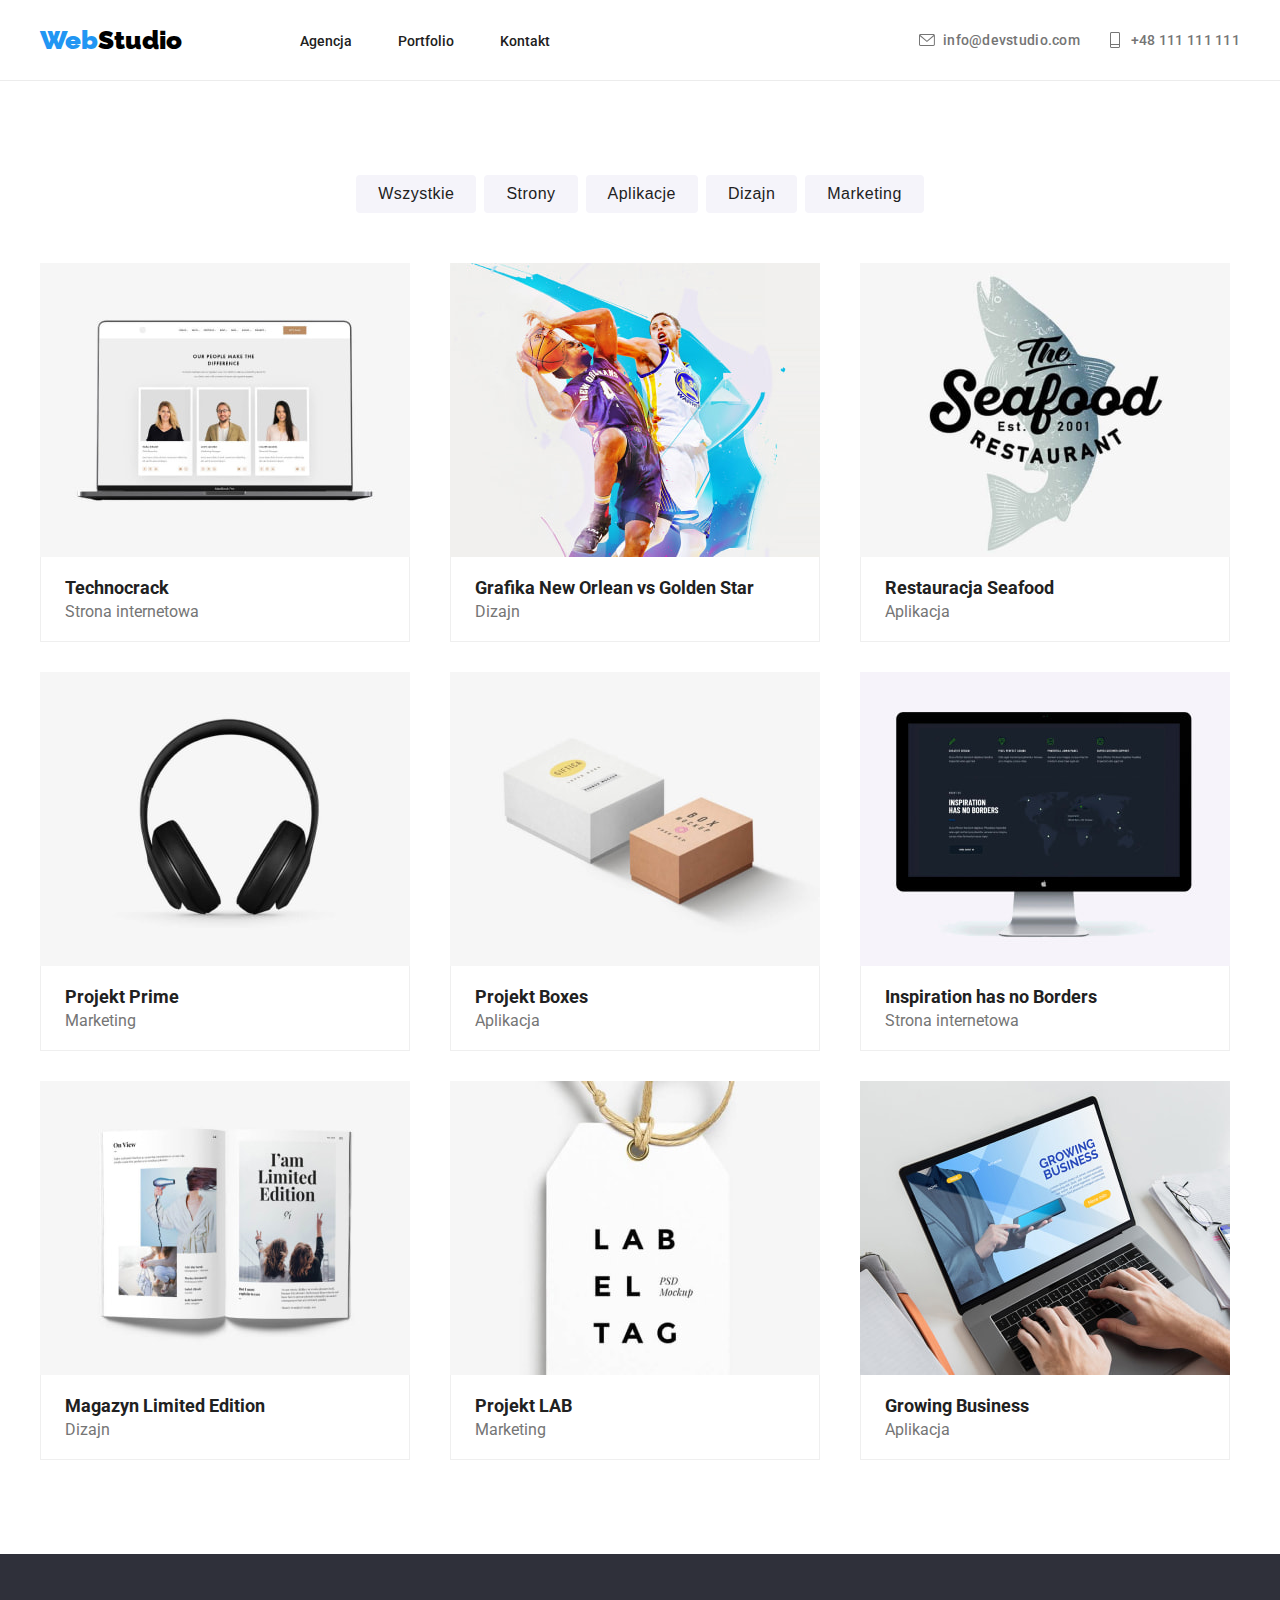
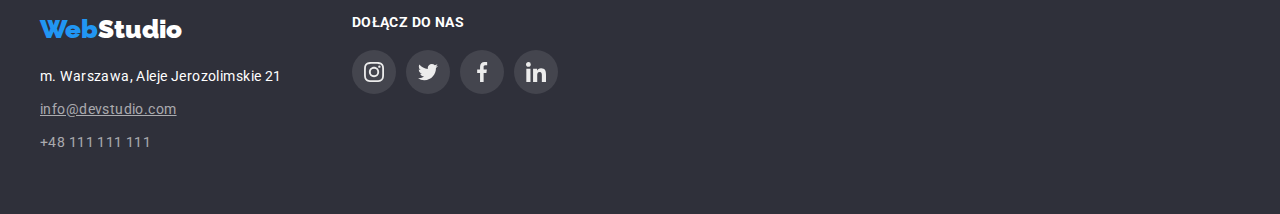
==== portfolio.html @ 73e45f35 "HW-05-copy" ====
<!DOCTYPE html>
<html lang="pl">
  <head>
    <meta charset="utf-8" />
    <title>Portfolio</title>
    <link
      rel="stylesheet"
      href="https://cdnjs.cloudflare.com/ajax/libs/modern-normalize/1.1.0/modern-normalize.min.css"
      integrity="sha512-wpPYUAdjBVSE4KJnH1VR1HeZfpl1ub8YT/NKx4PuQ5NmX2tKuGu6U/JRp5y+Y8XG2tV+wKQpNHVUX03MfMFn9Q=="
      crossorigin="anonymous"
      referrerpolicy="no-referrer"
    />
    <link rel="stylesheet" href="css/styles.css" />
    <link rel="preconnect" href="https://fonts.googleapis.com" />
    <link rel="preconnect" href="https://fonts.gstatic.com" crossorigin />
    <link
      href="https://fonts.googleapis.com/css2?family=Raleway:wght@700&family=Roboto:wght@400;500;700;900&display=swap"
      rel="stylesheet"
    />
  </head>
  <body>
    <header>
      <section class="page-header">
        <div class="flex-header">
          <div class="header-logo">
            <a href="" class="logo-font"
              ><b
                ><span class="color-blue">Web</span
                ><span class="color-black">Studio</span></b
              ></a
            >
          </div>
          <nav>
            <ul class="nav-menu">
              <li class="nav-btn">
                <a href="./index.html" class="link">Agencja</a>
              </li>
              <li class="nav-btn">
                <a href="./portfolio.html" class="link">Portfolio</a>
              </li>
              <li class="nav-btn"><a href="" class="link">Kontakt</a></li>
            </ul>
          </nav>

          <div class="flex-tel">
            <a href="mailto:info@devstudio.com" class="flex-mail">
              <svg width="16" height="12">
                <use href="images/icons2.svg#icon-koperta"></use>
              </svg>
              info@devstudio.com
            </a>
            <a href="tel:+48111111111" class="flex-telnr">
              <svg width="10" height="16">
                <use href="images/icons2.svg#icon-tel"></use>
              </svg>
              +48 111 111 111
            </a>
          </div>
        </div>
      </section>
    </header>

    <main>
      <section class="section">
        <div>
          <ul class="menu">
            <li class="menu-btn">
              <button type="button">Wszystkie</button>
            </li>
            <li class="menu-btn">
              <button type="button">Strony</button>
            </li>
            <li class="menu-btn">
              <button type="button">Aplikacje</button>
            </li>
            <li class="menu-btn">
              <button type="button">Dizajn</button>
            </li>
            <li class="menu-btn">
              <button type="button">Marketing</button>
            </li>
          </ul>
        </div>

        <div>
          <ul class="card-set">
            <li class="card">
              <figure class="card-flex">
                <div class="cardcont">
                  <img
                    src="images/portfolio1.jpg"
                    alt="Laptop ze strona internetowa"
                    width="370"
                    height="294"
                  />
                  <div class="cardhov">
                    Technocrack jest popularną platformą wykorzystywaną do
                    rozpowszechniania koronawirusa. Firmy wykorzystują tę
                    platformę do celów szpiegowskich i ataków na
                    niezabezpieczone serwery konkurencji
                  </div>
                </div>
                <figcaption class="img-caption">
                  <h3 class="img-title">Technocrack</h3>
                  <p class="img-descriptions">Strona internetowa</p>
                </figcaption>
              </figure>
            </li>
            <li class="card">
              <figure class="card-flex">
                <div class="cardcont">
                  <img
                    src="images/portfolio2.jpg"
                    alt="Grafika New Orlean vs Golden Star"
                    width="370"
                    height="294"
                  />
                  <div class="cardhov">
                    Technocrack jest popularną platformą wykorzystywaną do
                    rozpowszechniania koronawirusa. Firmy wykorzystują tę
                    platformę do celów szpiegowskich i ataków na
                    niezabezpieczone serwery konkurencji
                  </div>
                </div>
                <figcaption class="img-caption">
                  <h3 class="img-title">Grafika New Orlean vs Golden Star</h3>
                  <p class="img-descriptions">Dizajn</p>
                </figcaption>
              </figure>
            </li>
            <li class="card">
              <figure class="card-flex">
                <div class="cardcont">
                  <img
                    src="images/portfolio3.jpg"
                    alt="Logo restaruacji"
                    width="370"
                    height="294"
                  />
                  <div class="cardhov">
                    Technocrack jest popularną platformą wykorzystywaną do
                    rozpowszechniania koronawirusa. Firmy wykorzystują tę
                    platformę do celów szpiegowskich i ataków na
                    niezabezpieczone serwery konkurencji
                  </div>
                </div>
                <figcaption class="img-caption">
                  <h3 class="img-title">Restauracja Seafood</h3>
                  <p class="img-descriptions">Aplikacja</p>
                </figcaption>
              </figure>
            </li>
            <li class="card">
              <figure class="card-flex">
                <div class="cardcont">
                  <img
                    src="images/portfolio4.jpg"
                    alt="Słuchawki"
                    width="370"
                    height="294"
                  />
                  <div class="cardhov">
                    Technocrack jest popularną platformą wykorzystywaną do
                    rozpowszechniania koronawirusa. Firmy wykorzystują tę
                    platformę do celów szpiegowskich i ataków na
                    niezabezpieczone serwery konkurencji
                  </div>
                </div>
                <figcaption class="img-caption">
                  <h3 class="img-title">Projekt Prime</h3>
                  <p class="img-descriptions">Marketing</p>
                </figcaption>
              </figure>
            </li>
            <li class="card">
              <figure class="card-flex">
                <div class="cardcont">
                  <img
                    src="images/portfolio5.jpg"
                    alt="Dwa pudełka"
                    width="370"
                    height="294"
                  />
                  <div class="cardhov">
                    Technocrack jest popularną platformą wykorzystywaną do
                    rozpowszechniania koronawirusa. Firmy wykorzystują tę
                    platformę do celów szpiegowskich i ataków na
                    niezabezpieczone serwery konkurencji
                  </div>
                </div>
                <figcaption class="img-caption">
                  <h3 class="img-title">Projekt Boxes</h3>
                  <p class="img-descriptions">Aplikacja</p>
                </figcaption>
              </figure>
            </li>
            <li class="card">
              <figure class="card-flex">
                <div class="cardcont">
                  <img
                    src="images/portfolio6.jpg"
                    alt="Monitor komputerowy"
                    width="370"
                    height="294"
                  />
                  <div class="cardhov">
                    Technocrack jest popularną platformą wykorzystywaną do
                    rozpowszechniania koronawirusa. Firmy wykorzystują tę
                    platformę do celów szpiegowskich i ataków na
                    niezabezpieczone serwery konkurencji
                  </div>
                </div>
                <figcaption class="img-caption">
                  <h3 class="img-title">Inspiration has no Borders</h3>
                  <p class="img-descriptions">Strona internetowa</p>
                </figcaption>
              </figure>
            </li>
            <li class="card">
              <figure class="card-flex">
                <div class="cardcont">
                  <img
                    src="images/portfolio7.jpg"
                    alt="Otwarta książka"
                    width="370"
                    height="294"
                  />
                  <div class="cardhov">
                    Technocrack jest popularną platformą wykorzystywaną do
                    rozpowszechniania koronawirusa. Firmy wykorzystują tę
                    platformę do celów szpiegowskich i ataków na
                    niezabezpieczone serwery konkurencji
                  </div>
                </div>
                <figcaption class="img-caption">
                  <h3 class="img-title">Magazyn Limited Edition</h3>
                  <p class="img-descriptions">Dizajn</p>
                </figcaption>
              </figure>
            </li>
            <li class="card">
              <figure class="card-flex">
                <div class="cardcont">
                  <img
                    src="images/portfolio8.jpg"
                    alt="Znacznik na sznurku"
                    width="370"
                    height="294"
                  />
                  <div class="cardhov">
                    Technocrack jest popularną platformą wykorzystywaną do
                    rozpowszechniania koronawirusa. Firmy wykorzystują tę
                    platformę do celów szpiegowskich i ataków na
                    niezabezpieczone serwery konkurencji
                  </div>
                </div>
                <figcaption class="img-caption">
                  <h3 class="img-title">Projekt LAB</h3>
                  <p class="img-descriptions">Marketing</p>
                </figcaption>
              </figure>
            </li>
            <li class="card">
              <figure class="card-flex">
                <div class="cardcont">
                  <img
                    src="images/portfolio9.jpg"
                    alt="Pracowanie na laptopie"
                    width="370"
                    height="294"
                  />
                  <div class="cardhov">
                    Technocrack jest popularną platformą wykorzystywaną do
                    rozpowszechniania koronawirusa. Firmy wykorzystują tę
                    platformę do celów szpiegowskich i ataków na
                    niezabezpieczone serwery konkurencji
                  </div>
                </div>
                <figcaption class="img-caption">
                  <h3 class="img-title">Growing Business</h3>
                  <p class="img-descriptions">Aplikacja</p>
                </figcaption>
              </figure>
            </li>
          </ul>
        </div>
      </section>
    </main>

    <footer>
      <section class="page-footer">
        <div class="flex-footer">
          <div class="flex-footer-left">
            <a href="" class="logo-font"
              ><b
                ><span class="color-blue">Web</span
                ><span class="color-white">Studio</span></b
              ></a
            >
            <address class="footer-adress-link">
              m. Warszawa, Aleje Jerozolimskie 21
            </address>
            <a
              href="mailto:info@devstudio.com"
              class="footer-adress-link-alpha-mail"
              >info@devstudio.com</a
            >
            <a href="tel:+48111111111" class="footer-adress-link-alpha"
              >+48 111 111 111</a
            >
          </div>
          <div class="flex-footer-menu">
            <span class="join">DOŁĄCZ DO NAS</span>

            <div class="flex-footer-menu-socials">
              <div class="team-social">
                <svg class="footer-icon" width="20" height="20">
                  <use href="./images/icons2.svg#icon-instagram"></use>
                </svg>
              </div>
              <div class="team-social">
                <svg class="footer-icon" width="20" height="20">
                  <use href="./images/icons2.svg#icon-twitter"></use>
                </svg>
              </div>
              <div class="team-social">
                <svg class="footer-icon" width="20" height="20">
                  <use href="./images/icons2.svg#icon-facebook-1"></use>
                </svg>
              </div>
              <div class="team-social">
                <svg class="footer-icon" width="20" height="20">
                  <use href="./images/icons2.svg#icon-linkedin"></use>
                </svg>
              </div>
            </div>
          </div>
        </div>
      </section>
    </footer>
  </body>
</html>
---- css/styles.css ----
* {
  margin: 0;
  padding: 0;
}
body {
  font-family: "Roboto", sans-serif;
  color: #212121;
  font-weight: 500;
}
.color-blue {
  color: #2196f3;
}
.color-white {
  color: #ffffff;
}
.color-black {
  color: #000;
}
.img-descriptions {
  color: #757575;
  font-size: 16px;
  font-weight: 400;
  text-align: left;
}
.img-title {
  font-size: 18px;
  font-weight: 700;
  text-align: left;
  margin-bottom: 4px;
}
.img-caption {
  display: flex;
  flex-direction: column;
  padding-top: 20px;
  padding-bottom: 20px;
  padding-left: 24px;
  border-left: 1px solid #eeee;
  border-right: 1px solid #eeee;
  border-bottom: 1px solid #eeee;
}
button:hover {
  color: #ffffff;
  background-color: #2196f3;
  box-shadow: 0px 3px 1px rgba(0, 0, 0, 0.1), 0px 1px 2px rgba(0, 0, 0, 0.08),
    0px 2px 2px rgba(0, 0, 0, 0.12);
}
button:focus {
  color: #ffffff;
  background-color: #2196f3;
  box-shadow: 0px 3px 1px rgba(0, 0, 0, 0.1), 0px 1px 2px rgba(0, 0, 0, 0.08),
    0px 2px 2px rgba(0, 0, 0, 0.12);
}
button {
  cursor: pointer;
  background-color: #f5f4fa;
  color: #212121;
  border: none;
  font-size: 16px;
  border-radius: 4px;
  padding: 6px 22px;
  font-weight: 500;
  letter-spacing: 0.03em;
  line-height: 26px;
  transition-property: color, box-shadow, background-color;
  transition-duration: 250ms;
  transition-timing-function: cubic-bezier(0.4, 0, 0.2, 1);
}

ul {
  list-style-type: none;
}
.logo-font {
  font-family: "Raleway", sans-serif;
  font-weight: 700;
  font-size: 26px;
  text-decoration: none;
}

.link:hover {
  color: #2196f3;
}
.link:focus {
  color: #2196f3;
}
.link {
  text-decoration: none;
  color: #212121;
  font-size: 14px;
  transition-property: color;
  transition-duration: 250ms;
  transition-timing-function: cubic-bezier(0.4, 0, 0.2, 1);
}
.current-agency,
.current-portfolio {
  color: #2196f3;
}
.current-agency::after {
  content: "";
  position: absolute;
  height: 4px;
  width: 53px;
  left: 0px;
  top: 45px;
  background-color: #2196f3;
  border-radius: 2px;
}
.current-portfolio::after {
  content: "";
  position: absolute;
  height: 4px;
  width: 58px;
  left: 97px;
  top: 45px;
  background-color: #2196f3;
  border-radius: 2px;
}
.header-adress-link {
  color: #757575;
  font-size: 14px;
  text-decoration: none;
  letter-spacing: 0.02em;
  font-weight: 500;
  display: flex;
}
.flex-tel {
  display: flex;
  justify-content: space-between;
  width: 321px;
  box-sizing: border-box;
  fill: #757575;
}
.flex-tel a {
  color: #757575;
  font-size: 14px;
  text-decoration: none;
  letter-spacing: 0.02em;
  font-weight: 500;
  transition-property: color;
  transition-duration: 250ms;
  transition-timing-function: cubic-bezier(0.4, 0, 0.2, 1);
}

.flex-mail:hover svg {
  fill: #2196f3;
}
.flex-mail:hover {
  color: #2196f3;
}

.flex-telnr:hover svg {
  fill: #2196f3;
}
.flex-telnr:hover {
  color: #2196f3;
}

.flex-mail {
  display: flex;
  justify-content: space-between;
  width: 161px;
  align-items: center;
  text-align: center;
}
.flex-mail svg {
  transition-property: fill;
  transition-duration: 250ms;
  transition-timing-function: cubic-bezier(0.4, 0, 0.2, 1);
}
.flex-telnr {
  display: flex;
  justify-content: space-between;
  width: 130px;
  align-items: center;
  text-align: center;
}
.flex-telnr svg {
  transition-property: fill;
  transition-duration: 250ms;
  transition-timing-function: cubic-bezier(0.4, 0, 0.2, 1);
}
.header-adress-link:focus {
  color: #2196f3;
}
.header-adress-link:hover {
  color: #2196f3;
}
.footer-adress-link {
  color: #ffffff;
  background-color: #2f303a;
  font-size: 14px;
  font-weight: 400;
  margin-bottom: 9px;
  margin-top: 20px;
  font-style: normal;
  letter-spacing: 0.03em;
  line-height: 24px;
}
.footer-adress-link-alpha-mail {
  color: rgba(255, 255, 255, 0.6);
  background-color: #2f303a;
  font-size: 14px;
  margin-bottom: 9px;
  font-weight: 400;
  letter-spacing: 0.03em;
  line-height: 24px;
  transition-property: color;
  transition-duration: 250ms;
  transition-timing-function: cubic-bezier(0.4, 0, 0.2, 1);
}
.footer-adress-link-alpha-mail:hover {
  color: #2196f3;
}
.footer-adress-link-alpha {
  color: rgba(255, 255, 255, 0.6);
  background-color: #2f303a;
  text-decoration: none;
  font-size: 14px;
  font-weight: 400;
  letter-spacing: 0.03em;
  line-height: 24px;
  transition-property: color;
  transition-duration: 250ms;
  transition-timing-function: cubic-bezier(0.4, 0, 0.2, 1);
}
.footer-adress-link-alpha:hover {
  color: #2196f3;
}
.footer-adress-link-alpha:focus {
  color: #2196f3;
}
.section {
  display: flex;
  flex-direction: column;
  padding-top: 94px;
  padding-bottom: 94px;
  margin: 0 auto;
  max-width: 1200px;
  text-align: center;
}
.menu {
  display: flex;
  justify-content: center;
  margin-bottom: 50px;
}
.menu > .menu-btn:not(:last-child) {
  margin-right: 8px;
}

.header-logo {
  margin-right: 93px;
}

.nav-menu {
  display: flex;
  margin-right: 345px;
  position: relative;
}

.nav-menu > .nav-btn:not(:last-child) {
  margin-right: 46px;
}
.adress-menu {
  display: flex;
  justify-content: space-between;
  width: 295px;
}
.card-set {
  display: flex;
  flex-wrap: wrap;
  gap: 30px;
}
.card {
  flex-basis: calc((100% - 2 * 30px) / 3);
}
.cardcont {
  width: 370px;
  height: 294px;
  overflow: hidden;
  position: relative;
}
.cardhov {
  position: absolute;
  top: 0;
  left: 0;
  transform: translate(0, 100%);
  transition: transform 0.2s linear;
  background-color: rgba(33, 150, 243, 0.9);
  width: 100%;
  height: 100%;
  font-size: 18px;
  line-height: 156%;
  letter-spacing: 0.03em;
  color: #ffffff;
  display: flex;
  padding: 49px 45px 49px 24px;
  text-align: left;
  font-weight: 400;
}
.page-footer {
  display: flex;
  flex-direction: column;
  background-color: #2f303a;
  padding-top: 60px;
  padding-bottom: 60px;
}
.flex-footer {
  width: 1200px;
  margin: 0 auto;
  display: flex;
}
.card-flex {
  display: flex;
  flex-direction: column;
  width: 370px;
}
.card-flex:hover {
  cursor: pointer;
  box-shadow: 0px 1px 1px rgba(0, 0, 0, 0.12), 0px 4px 4px rgba(0, 0, 0, 0.06),
    1px 4px 6px rgba(0, 0, 0, 0.16);

  transition-property: box-shadow;
  transition-duration: 250ms;
  transition-timing-function: cubic-bezier(0.4, 0, 0.2, 1);
}

.card-flex:hover .cardhov {
  transform: translate(0, 0);
}

.page-header {
  height: 80px;
  border-bottom: 1px solid #ececec;
  display: flex;
}

.flex-header {
  display: flex;
  align-items: center;
  width: 1200px;
  margin: 0 auto;
  justify-content: space-between;
}
.banner {
  display: flex;
  align-items: center;
  flex-direction: column;
  height: 600px;
  max-width: 1600px;
  margin: 0 auto;
  background-color: #2f303a;
  justify-content: center;
  background-image: linear-gradient(
      90deg,
      rgba(47, 48, 58, 0.4) 100%,
      rgba(0, 0, 0, 1) 100%
    ),
    url("../images/efektywne.jpg");
  background-position: 50% 50%;
  background-size: cover;
  background-repeat: no-repeat;
}
.banner-text {
  font-weight: 900;
  font-size: 44px;
  text-transform: uppercase;
  color: #ffffff;
  line-height: 136%;
  letter-spacing: 0.06em;
  width: 696px;
  margin-bottom: 30px;
  text-align: center;
}
.header-button {
  cursor: pointer;
  width: 200px;
  height: 50px;
  display: flex;
  font-weight: bold;
  font-size: 16px;
  line-height: 187%;
  text-align: center;
  align-items: center;
  justify-content: center;
  background-color: #2196f3;
  color: white;
}
.container {
  display: flex;
  flex-direction: column;
}
.lorem {
  display: flex;
  width: 1200px;
  align-items: center;
  justify-content: center;
  margin: 0 auto;
}
.lorem-section {
  padding-top: 94px;
  padding-bottom: 94px;
}
.lorem-section p {
  font-size: 14px;
  line-height: 171%;
  font-weight: 400;
  letter-spacing: 0.03em;
  color: #757575;
}

.lorem-section h3 {
  font-weight: 700;
  font-size: 14px;
  line-height: 16px;
  letter-spacing: 0.03em;
  text-transform: uppercase;
  margin-bottom: 10px;
}
.lorem li {
  margin-right: 30px;
  max-width: 270px;
  max-height: 101px;
  display: flex;
  flex-direction: column;
}
.work-section {
  padding-bottom: 94px;
  width: 1200px;
  display: flex;
  align-items: center;
  margin: 0 auto;
  justify-content: center;
}
.work-photos {
  width: 1170px;
  display: flex;
  justify-content: space-between;
}
.work-section h2 {
  font-weight: bold;
  font-size: 36px;
  line-height: 95%;
  text-align: center;
  letter-spacing: 0.03em;
  margin-bottom: 50px;
}
.team-section {
  padding-bottom: 94px;
  padding-top: 94px;
  justify-content: center;
  display: flex;
  flex-direction: column;
  align-items: center;
  font-weight: 500;
  font-size: 16px;
  line-height: 100%;
  text-align: center;
  letter-spacing: 0.03em;
  color: #212121;
  background-color: #f5f4fa;
}
.team-list {
  display: flex;
  justify-content: center;
  align-items: space-between;
  width: 1170px;
}
.team-section h2 {
  font-weight: 700;
  font-size: 36px;
  width: 210px;
  height: 42px;
}
.team-flex {
  display: flex;
  flex-direction: column;
  box-shadow: 0px 1px 3px rgba(0, 0, 0, 0.12), 0px 1px 1px rgba(0, 0, 0, 0.14),
    0px 2px 1px rgba(0, 0, 0, 0.2);
  border-radius: 0px 0px 4px 4px;
}
.team-caption {
  display: flex;
  flex-direction: column;
  padding-top: 30px;
  padding-bottom: 30px;
  align-items: center;
  background-color: #fff;
}
.team-section {
  display: flex;
  flex-direction: column;
  padding-top: 94px;
  padding-bottom: 94px;
  margin: 0 auto;
  text-align: center;
  align-items: center;
  background-color: #f5f4fa;
}
.team-title {
  margin-bottom: 50px;
  font-weight: 700;
  font-size: 36px;
}
.team-img-title {
  font-size: 16px;
  font-weight: 500;
  margin-bottom: 10px;
}
.team-img-descriptions {
  color: #757575;
  font-size: 16px;
  font-weight: 400;
}
.icon {
  fill: #2a2a2a;
}
.icon:hover {
  fill: pink;
}

.box {
  width: 270px;
  height: 120px;
  background-color: #f5f4fa;
  margin-right: 30px;
  margin-bottom: 30px;
  border-radius: 4px;
  display: flex;
  justify-content: center;
  align-items: center;
}
.boxes {
  display: flex;
  margin: 0 auto;
}
.team-socials {
  display: flex;
  width: 206px;
  height: 44px;
  justify-content: space-between;
  margin-top: 16px;
}
.team-social {
  width: 44px;
  height: 44px;
  align-items: center;
  display: flex;
  justify-content: center;
  cursor: pointer;
  background-color: rgba(255, 255, 255, 0.1);
  border-radius: 50%;
  transition-property: background-color;
  transition-duration: 250ms;
  transition-timing-function: cubic-bezier(0.4, 0, 0.2, 1);
}
.team-social:hover {
  background-color: #2196f3;
}
.team-social:hover svg {
  fill: white;
}
.team-social svg {
  transition-property: fill;
  transition-duration: 250ms;
  transition-timing-function: cubic-bezier(0.4, 0, 0.2, 1);
}
.team-icon {
  fill: #afb1b8;
}
.team-icon:hover {
  fill: white;
}
.footer-icon {
  fill: white;
}
.customers-icon {
  fill: #afb1b8;
}

.customers-section {
  padding-bottom: 94px;
  padding-top: 94px;
  justify-content: center;
  display: flex;
  flex-direction: column;
  align-items: center;
  text-align: center;
  width: 1200px;
  margin: 0 auto;
}
.customers-cards {
  display: flex;
}
.customers-card {
  width: 170px;
  height: 92px;
  border-radius: 4px;
  border: 1px solid #afb1b8;
  cursor: pointer;
  align-items: center;
  justify-content: center;
  display: flex;
  transition-property: border;
  transition-duration: 250ms;
  transition-timing-function: cubic-bezier(0.4, 0, 0.2, 1);
}

.customers-cards > .customers-card:not(:last-child) {
  margin-right: 30px;
}
.customers-card:hover svg {
  fill: #2196f3;
}
.customers-card svg {
  transition-property: fill;
  transition-duration: 250ms;
  transition-timing-function: cubic-bezier(0.4, 0, 0.2, 1);
}
.customers-card:hover {
  border: 1px solid #2196f3;
}
.flex-footer-left {
  display: flex;
  flex-direction: column;
}
.flex-footer-menu {
  display: flex;
  flex-direction: column;
  margin-left: 70px;
}
.join {
  color: white;
  font-size: 14px;
  font-weight: bold;
  letter-spacing: 0.03em;
  margin-bottom: 20px;
}
.flex-footer-menu-socials {
  display: flex;
  width: 206px;
  height: 44px;
  justify-content: space-between;
}
.footer-social {
  width: 44px;
  height: 44px;
  align-items: center;
  display: flex;
  justify-content: center;
  cursor: pointer;
  background: rgba(255, 255, 255, 0.1);
}
.footer-icon {
  fill: #ececec;
}
.work-photos-fig {
  display: flex;
  position: relative;
  justify-content: center;
  align-items: center;
}
.work-photos-fig figcaption {
  font-weight: bold;
  font-size: 14px;
  line-height: 16px;
  text-align: center;
  letter-spacing: 0.03em;
  position: absolute;
  bottom: 0;
  color: #fff;
  background-color: rgba(47, 48, 58, 0.8);
  width: 100%;
  padding-top: 27px;
  padding-bottom: 27px;
}

/* backdrop */
.modal {
  position: absolute;
  top: 50%;
  left: 50%;
  transform: translate(-50%, -50%);
  width: 528px;
  min-height: 581px;
  background-color: #fff;
  box-shadow: 0px 1px 3px rgba(0, 0, 0, 0.12), 0px 1px 1px rgba(0, 0, 0, 0.14),
    0px 2px 1px rgba(0, 0, 0, 0.2);
  border-radius: 4px;
  opacity: 1;
}

.close-btn {
  position: absolute;
  top: 8px;
  right: 8px;
  width: 30px;
  height: 30px;
  background-color: #fff;
  border: 1px solid rgba(0, 0, 0, 0.1);
  border-radius: 50%;
  cursor: pointer;
  display: flex;
  align-items: center;
  justify-content: center;
  padding: 0;
}

.backdrop {
  position: fixed;
  left: 0;
  top: 0;
  width: 100%;
  height: 100%;
  background-color: rgb(0, 0, 0, 0.2);
  opacity: 1;
  transition: opacity 250ms linear;
}

.is-hidden {
  opacity: 0;
  visibility: hidden;
  pointer-events: none;
  transition: opacity 250ms linear, visibility 250ms linear;
}
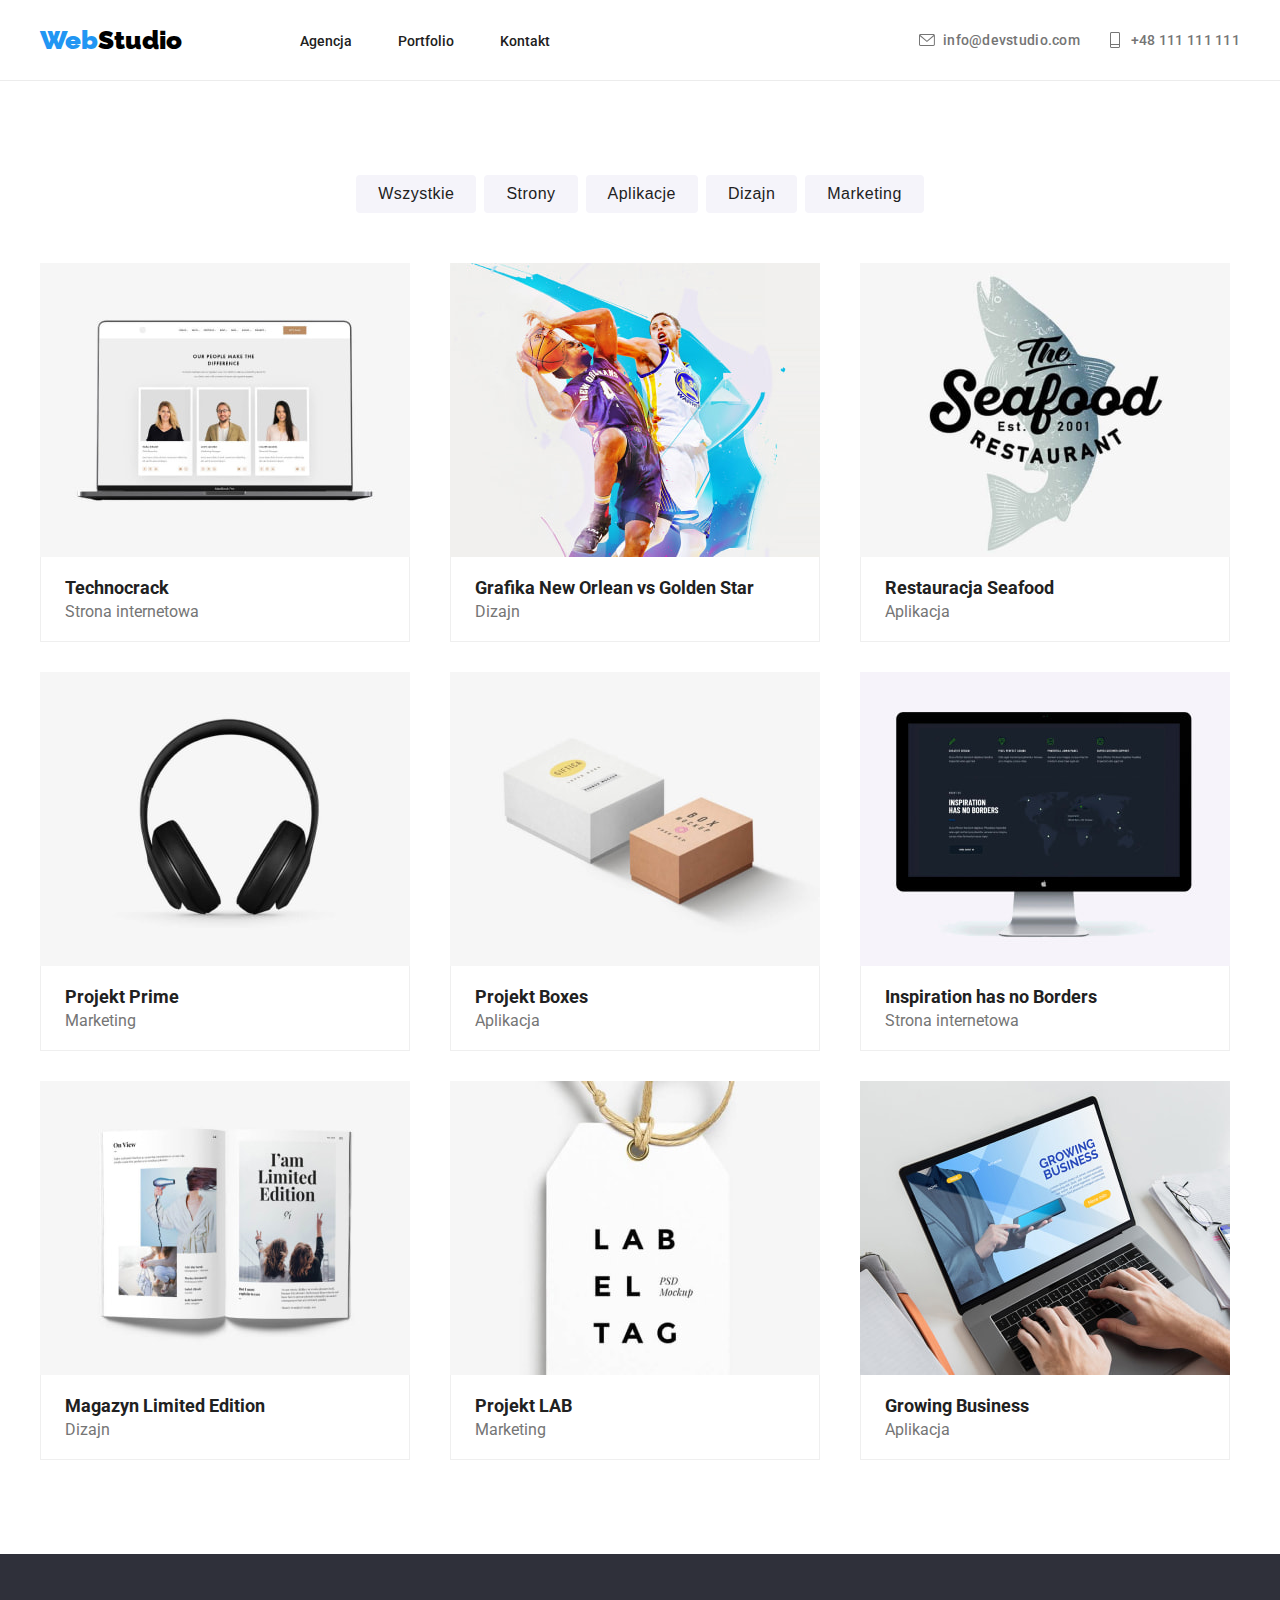
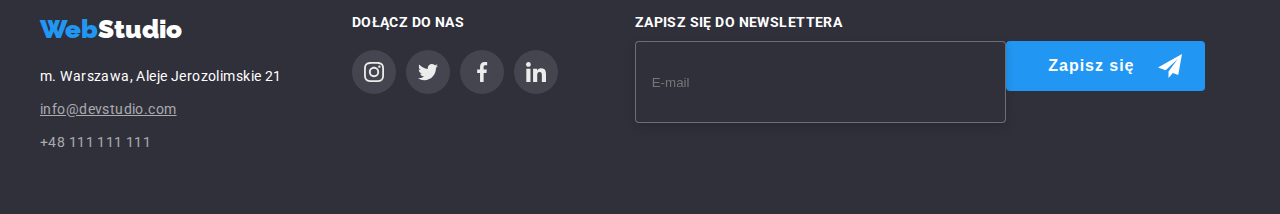
==== commit 8cb1bf4f: "hw-06" ====
--- a/portfolio.html
+++ b/portfolio.html
@@ -335,6 +335,24 @@
               </div>
             </div>
           </div>
+          <div class="newsletter">
+            <h3>ZAPISZ SIĘ DO NEWSLETTERA</h3>
+            <form>
+              <label for="news_user_email"></label>
+              <input
+                type="email"
+                name="newsletterUserEmail"
+                id="news_user_email"
+                placeholder="E-mail"
+              />
+              <button type="submit">
+                Zapisz się
+                <svg class="newsIcon" width="24" height="24">
+                  <use href="images/icons2.svg#icon-samolot"></use>
+                </svg>
+              </button>
+            </form>
+          </div>
         </div>
       </section>
     </footer>
--- a/css/styles.css
+++ b/css/styles.css
@@ -675,7 +675,7 @@
 
 /* backdrop */
 .modal {
-  position: absolute;
+  position: relative;
   top: 50%;
   left: 50%;
   transform: translate(-50%, -50%);
@@ -687,6 +687,169 @@
   border-radius: 4px;
   opacity: 1;
 }
+.modal h2 {
+  font-weight: 700;
+  font-size: 20px;
+  line-height: 23.44px;
+  letter-spacing: 0.03em;
+  color: #212121;
+  position: absolute;
+  width: 448px;
+  height: 23px;
+  text-align: center;
+  left: 40px;
+  top: 40px;
+}
+.modal form {
+  max-width: 448px;
+  position: absolute;
+  left: 40px;
+  top: 75px;
+  align-items: center;
+  display: flex;
+  flex-direction: column;
+}
+.modal [type="submit"] {
+  width: 200px;
+  height: 50px;
+  border-radius: 4px;
+  background: #2196f3;
+  box-shadow: 0px 4px 4px rgba(0, 0, 0, 0.15);
+  margin-top: 30px;
+  color: white;
+}
+.userInputs {
+  display: flex;
+  flex-direction: column;
+}
+.userInputs label {
+  font-weight: 400;
+  font-size: 12px;
+  letter-spacing: 0.01em;
+  line-height: 14.06px;
+  color: #757575;
+  margin-bottom: 4px;
+}
+.userInputs input {
+  width: 448px;
+  height: 40px;
+  margin-bottom: 10px;
+  border-radius: 4px;
+  border: 1px solid rgba(33, 33, 33, 0.2);
+  padding-top: 12px;
+  padding-bottom: 12px;
+  padding-right: 16px;
+  padding-left: 32px;
+  transition-property: border-color;
+  transition-duration: 250ms;
+  transition-timing-function: cubic-bezier(0.4, 0, 0.2, 1);
+}
+.userInputs svg {
+  position: absolute;
+}
+.tel-icon {
+  top: 99.26px;
+  left: 14.27px;
+}
+.email-icon {
+  top: 168px;
+  left: 13.5px;
+}
+.person-icon {
+  top: 32px;
+  left: 15px;
+}
+
+.userInputs input + svg {
+  transition-property: fill;
+  transition-duration: 250ms;
+  transition-timing-function: cubic-bezier(0.4, 0, 0.2, 1);
+}
+
+.userInputs input:focus-visible + svg {
+  fill: #2196f3;
+}
+
+.userInputs textarea {
+  width: 448px !important;
+  margin-bottom: 10px;
+  border-radius: 4px;
+  border: 1px solid rgba(33, 33, 33, 0.2);
+  padding-top: 12px;
+  padding-bottom: 12px;
+  padding-right: 16px;
+  padding-left: 16px;
+  resize: none;
+  height: 120px;
+  transition-property: border-color;
+  transition-duration: 250ms;
+  transition-timing-function: cubic-bezier(0.4, 0, 0.2, 1);
+}
+
+.userInputs textarea:focus-visible,
+.userInputs input:focus-visible {
+  border-color: #2196f3;
+  outline: none;
+}
+
+.userAccept {
+  font-weight: 400;
+  font-size: 14px;
+  line-height: 24px;
+  letter-spacing: 0.03em;
+  color: #757575;
+  text-align: center;
+  margin-top: 10px;
+}
+.userAccept a {
+  color: #2196f3;
+}
+.userAccept input {
+  margin-right: 8px;
+  width: 16px;
+  height: 15px;
+  appearance: none;
+}
+.userAccept label {
+  cursor: pointer;
+  position: relative;
+}
+.userAccept label::before {
+  display: block;
+  position: absolute;
+  left: -24px;
+  top: 1px;
+  content: "";
+  width: 16px;
+  height: 15px;
+  border: 2px solid black;
+  border-radius: 2px;
+}
+.userAccept input:checked + label::before {
+  background-color: #2196f3;
+  border-color: #2196f3;
+}
+
+.userAccept input:checked + svg {
+  visibility: visible;
+}
+
+.check-icon {
+  position: absolute;
+  pointer-events: none;
+  visibility: hidden;
+  left: 16px;
+  bottom: 84px;
+  z-index: 1;
+}
+
+textarea::placeholder {
+  font-size: 12px;
+  font-weight: 400;
+  line-height: 14px;
+  letter-spacing: 0.01em;
+  color: rgba(117, 117, 117, 0.5);
+}
 
 .close-btn {
   position: absolute;
@@ -721,3 +884,64 @@
   pointer-events: none;
   transition: opacity 250ms linear, visibility 250ms linear;
 }
+
+/* newsletter */
+.newsletter {
+  display: flex;
+  flex-direction: column;
+  width: 570px;
+  margin-left: 77px;
+}
+.newsletter h3 {
+  font-size: 14px;
+  font-weight: 700;
+  letter-spacing: 0.03em;
+  color: #fff;
+  line-height: 16.41px;
+  margin-bottom: 11px;
+}
+.newsletter form {
+  justify-content: space-between;
+  display: flex;
+  width: 570px;
+}
+.newsletter form label {
+  display: none;
+}
+.newsletter input {
+  width: 358px;
+  height: 50px;
+  padding-left: 16px;
+  padding-top: 15px;
+  padding-bottom: 15px;
+  background-color: #2f303a;
+  border: 1px solid rgba(255, 255, 255, 0.3);
+  border-radius: 4px;
+  color: #fff;
+  filter: drop-shadow(0px 4px 4px rgba(0, 0, 0, 0.15));
+  transition-property: border-color, outline;
+  transition-duration: 250ms;
+  transition-timing-function: cubic-bezier(0.4, 0, 0.2, 1);
+}
+
+.newsletter button {
+  width: 200px;
+  height: 50px;
+  font-size: 16px;
+  font-weight: 700;
+  letter-spacing: 0.06em;
+  color: #fff;
+  line-height: 30px;
+  background-color: #2196f3;
+  align-items: center;
+  text-align: center;
+  display: flex;
+  padding-left: 42px;
+}
+.newsletter input:focus-visible {
+  outline: none;
+  border-color: #2196f3;
+}
+.newsletter svg {
+  margin-left: 24px;
+}
